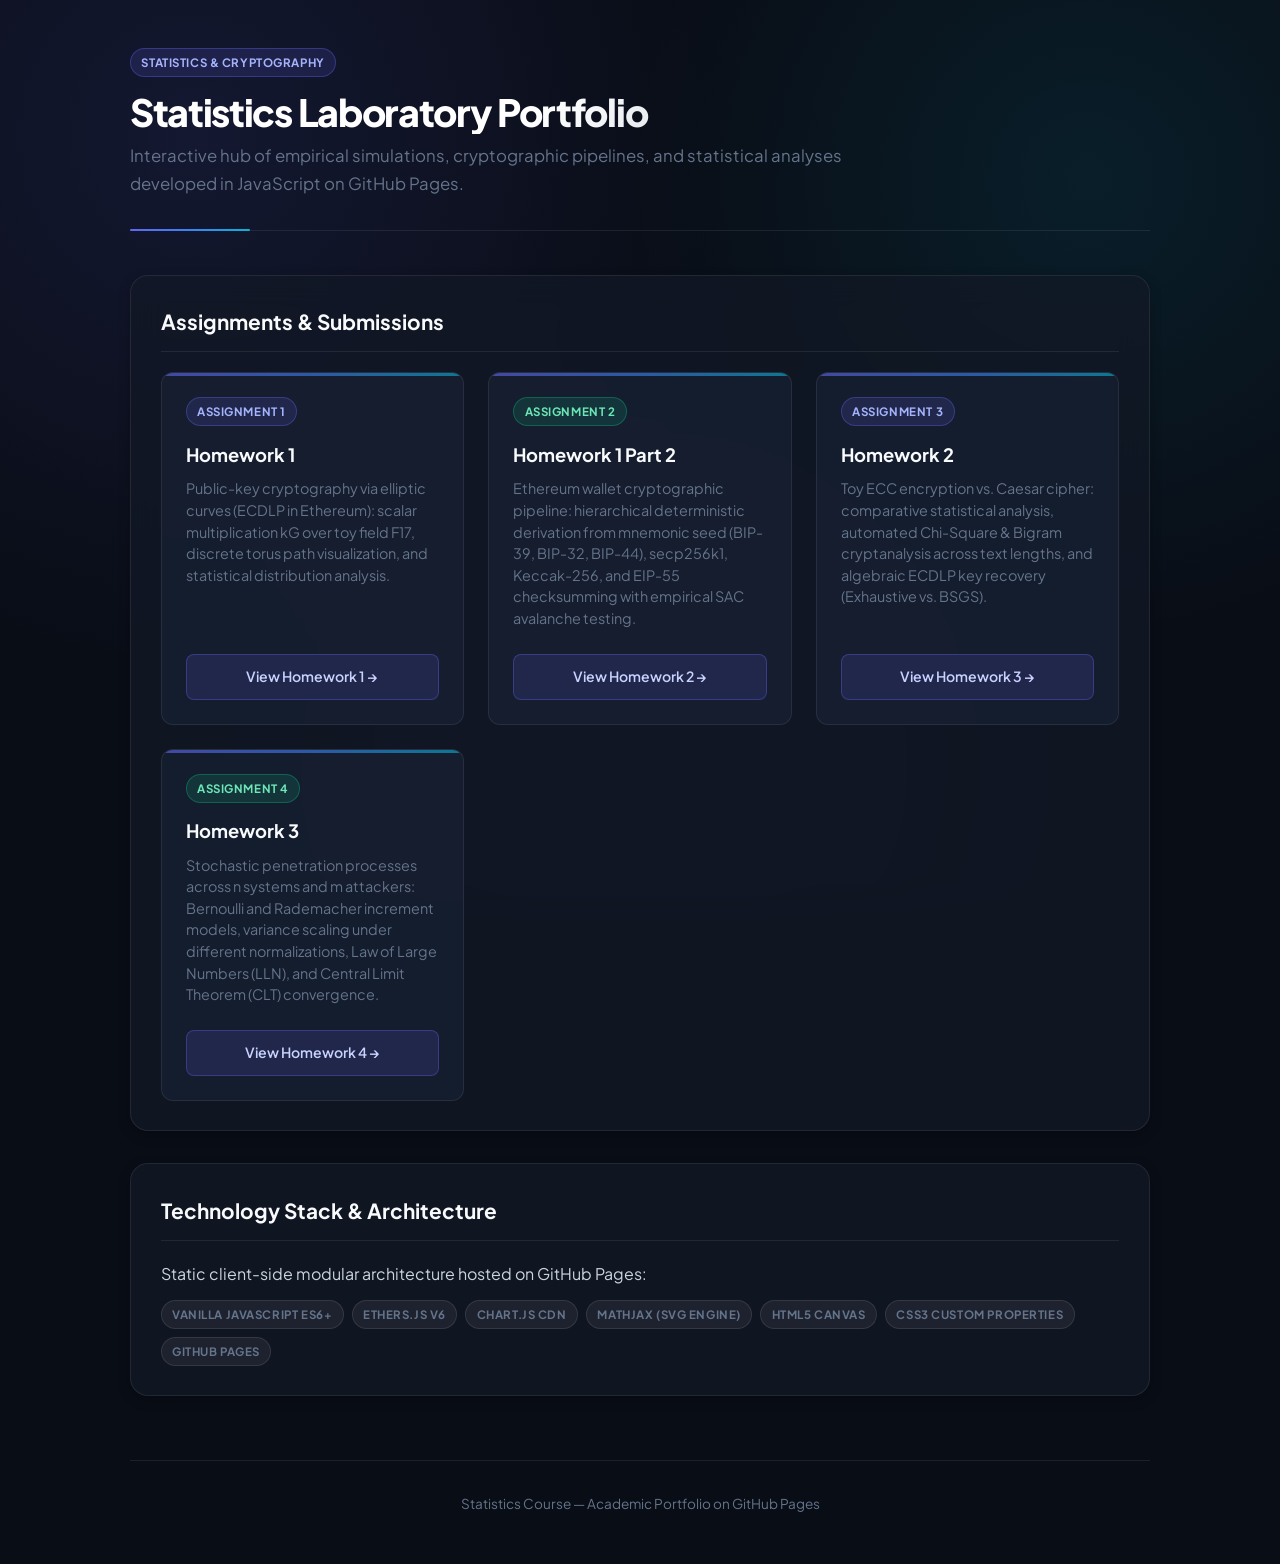
==== index.html @ e2320ecf "bozza hw3" ====
<!DOCTYPE html>
<html lang="en">
<head>
  <meta charset="UTF-8">
  <meta name="viewport" content="width=device-width, initial-scale=1.0">
  <title>Statistics Laboratory — Homework Portfolio</title>
  <link rel="stylesheet" href="style.css?v=3">
</head>
<body>
  <div class="container">
    <header>
      <span class="badge badge-primary">Statistics & Cryptography</span>
      <h1 style="margin-top: 0.75rem;">Statistics Laboratory Portfolio</h1>
      <p class="subtitle">Interactive hub of empirical simulations, cryptographic pipelines, and statistical analyses developed in JavaScript on GitHub Pages.</p>
    </header>

    <!-- Homework Section -->
    <section class="card">
      <h2>Assignments & Submissions</h2>
      <div class="hw-grid">
        
        <!-- HW1 Card -->
        <article class="hw-card">
          <div>
            <div class="hw-card-header">
              <span class="badge badge-primary">Assignment 1</span>
            </div>
            <h3>Homework 1</h3>
            <p>Public-key cryptography via elliptic curves (ECDLP in Ethereum): scalar multiplication kG over toy field F17, discrete torus path visualization, and statistical distribution analysis.</p>
          </div>
          <a href="./hw1/index.html" class="btn-link">View Homework 1 →</a>
        </article>

        <!-- HW1.2 Card -->
        <article class="hw-card">
          <div>
            <div class="hw-card-header">
              <span class="badge badge-success">Assignment 2</span>
            </div>
            <h3>Homework 1 Part 2</h3>
            <p>Ethereum wallet cryptographic pipeline: hierarchical deterministic derivation from mnemonic seed (BIP-39, BIP-32, BIP-44), secp256k1, Keccak-256, and EIP-55 checksumming with empirical SAC avalanche testing.</p>
          </div>
          <a href="./hw1.2/index.html" class="btn-link">View Homework 2 →</a>
        </article>

        <!-- HW2 Card -->
        <article class="hw-card">
          <div>
            <div class="hw-card-header">
              <span class="badge badge-primary">Assignment 3</span>
            </div>
            <h3>Homework 2</h3>
            <p>Toy ECC encryption vs. Caesar cipher: comparative statistical analysis, automated Chi-Square & Bigram cryptanalysis across text lengths, and algebraic ECDLP key recovery (Exhaustive vs. BSGS).</p>
          </div>
          <a href="./hw2/index.html" class="btn-link">View Homework 3 →</a>
        </article>

        <!-- HW3 Card -->
        <article class="hw-card">
          <div>
            <div class="hw-card-header">
              <span class="badge badge-success">Assignment 4</span>
            </div>
            <h3>Homework 3</h3>
            <p>Stochastic penetration processes across n systems and m attackers: Bernoulli and Rademacher increment models, variance scaling under different normalizations, Law of Large Numbers (LLN), and Central Limit Theorem (CLT) convergence.</p>
          </div>
          <a href="./hw3/index.html" class="btn-link">View Homework 4 →</a>
        </article>

      </div>
    </section>

    <!-- Technical Stack & Architecture -->
    <section class="card">
      <h2>Technology Stack & Architecture</h2>
      <p style="margin-bottom: 0.75rem;">
        Static client-side modular architecture hosted on GitHub Pages:
      </p>
      <div style="display: flex; gap: 0.5rem; flex-wrap: wrap;">
        <span class="badge">Vanilla JavaScript ES6+</span>
        <span class="badge">Ethers.js v6</span>
        <span class="badge">Chart.js CDN</span>
        <span class="badge">MathJax (SVG Engine)</span>
        <span class="badge">HTML5 Canvas</span>
        <span class="badge">CSS3 Custom Properties</span>
        <span class="badge">GitHub Pages</span>
      </div>
    </section>

    <footer>
      <p>Statistics Course — Academic Portfolio on GitHub Pages</p>
    </footer>
  </div>
</body>
</html>
---- style.css ----
/* ==========================================================================
   PORTFOLIO STATISTICA - GLOBAL STYLESHEET (style.css)
   Design: Modern Glassmorphic Dark UI con gradienti e micro-interazioni
   ========================================================================== */

@import url('https://fonts.googleapis.com/css2?family=Plus+Jakarta+Sans:wght@300;400;500;600;700;800&family=JetBrains+Mono:wght@400;500;600&display=swap');

:root {
  /* Sfondo & Superfici */
  --bg-main: #090d16;
  --bg-radial: radial-gradient(circle at 15% 15%, rgba(99, 102, 241, 0.12) 0%, transparent 40%),
               radial-gradient(circle at 85% 20%, rgba(6, 182, 212, 0.10) 0%, transparent 35%),
               radial-gradient(circle at 50% 85%, rgba(139, 92, 246, 0.08) 0%, transparent 45%);
  --card-bg: rgba(18, 24, 38, 0.75);
  --card-hover: rgba(24, 32, 52, 0.9);
  --card-elevated: rgba(26, 34, 54, 0.65);
  --border-subtle: rgba(255, 255, 255, 0.08);
  --border-accent: rgba(99, 102, 241, 0.4);

  /* Tipografia */
  --font-sans: 'Plus Jakarta Sans', system-ui, -apple-system, sans-serif;
  --font-mono: 'JetBrains Mono', monospace;
  --text-main: #f8fafc;
  --text-secondary: #cbd5e1;
  --text-muted: #64748b;

  /* Accenti & Gradienti */
  --accent-indigo: #6366f1;
  --accent-cyan: #06b6d4;
  --accent-emerald: #10b981;
  --grad-primary: linear-gradient(135deg, #6366f1 0%, #3b82f6 50%, #06b6d4 100%);
  --grad-text: linear-gradient(135deg, #ffffff 40%, #94a3b8 100%);

  /* Ombre & Raggi */
  --shadow-sm: 0 4px 12px rgba(0, 0, 0, 0.25);
  --shadow-md: 0 10px 30px -6px rgba(0, 0, 0, 0.45);
  --shadow-glow: 0 8px 24px -4px rgba(99, 102, 241, 0.35);
  --radius-sm: 8px;
  --radius-md: 12px;
  --radius-lg: 18px;
  --transition: all 0.25s cubic-bezier(0.16, 1, 0.3, 1);
}

/* Reset Base */
*, *::before, *::after {
  box-sizing: border-box;
  margin: 0;
  padding: 0;
}

body {
  font-family: var(--font-sans);
  background-color: var(--bg-main);
  background-image: var(--bg-radial);
  background-attachment: fixed;
  color: var(--text-secondary);
  line-height: 1.65;
  padding: 3rem 1.25rem;
  min-height: 100vh;
  -webkit-font-smoothing: antialiased;
}

.container {
  max-width: 1020px;
  margin: 0 auto;
}

/* Header */
header {
  margin-bottom: 2.75rem;
  padding-bottom: 2rem;
  position: relative;
  border-bottom: 1px solid var(--border-subtle);
}

header::after {
  content: '';
  position: absolute;
  bottom: -1px;
  left: 0;
  width: 120px;
  height: 2px;
  background: var(--grad-primary);
  border-radius: 999px;
}

h1 {
  font-size: 2.35rem;
  font-weight: 800;
  color: var(--text-main);
  letter-spacing: -0.035em;
  line-height: 1.2;
  margin-bottom: 0.5rem;
  background: var(--grad-text);
  -webkit-background-clip: text;
  -webkit-text-fill-color: transparent;
}

.subtitle {
  color: var(--text-muted);
  font-size: 1.05rem;
  font-weight: 400;
  max-width: 780px;
}

/* Card Generali & Glassmorphism */
.card {
  background: var(--card-bg);
  backdrop-filter: blur(16px);
  -webkit-backdrop-filter: blur(16px);
  border: 1px solid var(--border-subtle);
  border-radius: var(--radius-lg);
  padding: 1.85rem;
  margin-bottom: 2rem;
  box-shadow: var(--shadow-sm);
  transition: var(--transition);
}

.card:hover {
  border-color: var(--border-accent);
  box-shadow: var(--shadow-md), 0 0 24px -6px rgba(99, 102, 241, 0.2);
}

.card h2 {
  font-size: 1.3rem;
  font-weight: 700;
  color: var(--text-main);
  margin-bottom: 1.25rem;
  padding-bottom: 0.75rem;
  border-bottom: 1px solid var(--border-subtle);
  display: flex;
  align-items: center;
  gap: 0.5rem;
}

/* Griglia Sezioni / Assignments */
.hw-grid {
  display: grid;
  grid-template-columns: repeat(auto-fit, minmax(290px, 1fr));
  gap: 1.5rem;
  margin-top: 1.25rem;
}

.hw-card {
  background: var(--card-elevated);
  border: 1px solid var(--border-subtle);
  border-radius: var(--radius-md);
  padding: 1.5rem;
  display: flex;
  flex-direction: column;
  justify-content: space-between;
  transition: var(--transition);
  position: relative;
  overflow: hidden;
}

.hw-card::before {
  content: '';
  position: absolute;
  top: 0;
  left: 0;
  right: 0;
  height: 3px;
  background: var(--grad-primary);
  opacity: 0.6;
  transition: var(--transition);
}

.hw-card:hover {
  transform: translateY(-4px);
  border-color: var(--border-accent);
  box-shadow: var(--shadow-md);
}

.hw-card:hover::before {
  opacity: 1;
}

.hw-card-header {
  display: flex;
  align-items: center;
  justify-content: space-between;
  margin-bottom: 0.85rem;
}

.hw-card h3 {
  color: var(--text-main);
  font-size: 1.15rem;
  font-weight: 700;
  margin-bottom: 0.5rem;
}

.hw-card p {
  color: var(--text-muted);
  font-size: 0.9rem;
  line-height: 1.5;
  margin-bottom: 1.5rem;
}

/* Badge */
.badge {
  display: inline-flex;
  align-items: center;
  padding: 0.25rem 0.65rem;
  font-size: 0.72rem;
  font-weight: 700;
  border-radius: 999px;
  text-transform: uppercase;
  letter-spacing: 0.05em;
  background: rgba(255, 255, 255, 0.06);
  border: 1px solid rgba(255, 255, 255, 0.1);
  color: var(--text-muted);
}

.badge-primary {
  background: rgba(99, 102, 241, 0.15);
  border-color: rgba(99, 102, 241, 0.35);
  color: #a5b4fc;
}

.badge-success {
  background: rgba(16, 185, 129, 0.15);
  border-color: rgba(16, 185, 129, 0.35);
  color: #6ee7b7;
}

/* Link e Bottoni */
.btn-link {
  display: inline-flex;
  align-items: center;
  justify-content: center;
  gap: 0.5rem;
  text-decoration: none;
  font-size: 0.88rem;
  font-weight: 600;
  padding: 0.65rem 1.15rem;
  border-radius: var(--radius-sm);
  background: rgba(99, 102, 241, 0.15);
  border: 1px solid rgba(99, 102, 241, 0.35);
  color: #c7d2fe;
  transition: var(--transition);
}

.btn-link:hover {
  background: var(--grad-primary);
  border-color: transparent;
  color: #ffffff;
  box-shadow: var(--shadow-glow);
  transform: translateY(-2px);
}

.back-link {
  display: inline-flex;
  align-items: center;
  gap: 0.5rem;
  color: #818cf8;
  text-decoration: none;
  font-size: 0.88rem;
  font-weight: 600;
  margin-bottom: 1.25rem;
  padding: 0.35rem 0.85rem;
  background: rgba(99, 102, 241, 0.08);
  border: 1px solid rgba(99, 102, 241, 0.2);
  border-radius: 999px;
  transition: var(--transition);
  width: fit-content;
}

.back-link:hover {
  color: #ffffff;
  background: rgba(99, 102, 241, 0.25);
  border-color: rgba(99, 102, 241, 0.5);
  transform: translateX(-3px);
}

/* Input, Bottoni e Controlli (per hw1 e hw2) */
.control-grid {
  display: grid;
  grid-template-columns: repeat(auto-fit, minmax(220px, 1fr));
  gap: 1.25rem;
  margin: 1.25rem 0;
}

.input-group {
  display: flex;
  flex-direction: column;
  gap: 0.5rem;
}

label {
  font-size: 0.78rem;
  font-weight: 700;
  color: #94a3b8;
  text-transform: uppercase;
  letter-spacing: 0.07em;
}

input[type="text"],
input[type="number"],
select,
textarea {
  background: rgba(13, 17, 26, 0.7);
  border: 1px solid rgba(255, 255, 255, 0.1);
  border-radius: var(--radius-md);
  color: var(--text-main);
  padding: 0.75rem 1rem;
  font-size: 0.95rem;
  font-family: inherit;
  transition: var(--transition);
}

input:focus, select:focus, textarea:focus {
  outline: none;
  border-color: #818cf8;
  background: rgba(18, 24, 38, 0.95);
  box-shadow: 0 0 0 3px rgba(99, 102, 241, 0.25);
}

textarea {
  width: 100%;
  min-height: 120px;
  resize: vertical;
  line-height: 1.6;
  font-family: var(--font-mono);
  font-size: 0.9rem;
}

.btn-row {
  display: flex;
  gap: 0.85rem;
  flex-wrap: wrap;
  margin-top: 1.4rem;
}

button {
  background: var(--grad-primary);
  color: #ffffff;
  border: none;
  border-radius: var(--radius-md);
  padding: 0.75rem 1.45rem;
  font-size: 0.92rem;
  font-weight: 600;
  cursor: pointer;
  display: inline-flex;
  align-items: center;
  justify-content: center;
  gap: 0.55rem;
  box-shadow: var(--shadow-glow);
  transition: var(--transition);
}

button:hover {
  transform: translateY(-2px);
  filter: brightness(1.1);
}

button.secondary {
  background: rgba(255, 255, 255, 0.05);
  color: var(--text-main);
  border: 1px solid var(--border-subtle);
  box-shadow: none;
}

button.secondary:hover {
  background: rgba(255, 255, 255, 0.1);
  border-color: rgba(255, 255, 255, 0.2);
}

/* Statistiche & Grafici (per hw1 e hw2) */
.stats-grid {
  display: grid;
  grid-template-columns: repeat(auto-fit, minmax(200px, 1fr));
  gap: 1.15rem;
  margin-top: 1.5rem;
}

.stat-item {
  background: var(--card-elevated);
  border: 1px solid var(--border-subtle);
  border-radius: var(--radius-md);
  padding: 1.25rem 1rem;
  text-align: center;
  position: relative;
  overflow: hidden;
  transition: var(--transition);
}

.stat-item::before {
  content: '';
  position: absolute;
  top: 0;
  left: 0;
  right: 0;
  height: 2px;
  background: var(--grad-primary);
  opacity: 0.7;
}

.stat-label {
  font-size: 0.72rem;
  font-weight: 700;
  color: var(--text-muted);
  text-transform: uppercase;
  letter-spacing: 0.08em;
}

.stat-value {
  font-size: 1.6rem;
  font-weight: 800;
  color: #ffffff;
  font-family: var(--font-mono);
  margin-top: 0.35rem;
}

.chart-wrapper {
  position: relative;
  width: 100%;
  min-height: 380px;
  max-height: 480px;
  margin-top: 1.5rem;
  padding: 1rem;
  background: rgba(10, 14, 23, 0.6);
  border-radius: var(--radius-md);
  border: 1px solid var(--border-subtle);
}

.table-container {
  width: 100%;
  overflow-x: auto;
  max-height: 440px;
  margin-top: 1.25rem;
  border: 1px solid var(--border-subtle);
  border-radius: var(--radius-md);
}

table {
  width: 100%;
  border-collapse: collapse;
  font-size: 0.88rem;
}

th, td {
  padding: 0.85rem 1.15rem;
  border-bottom: 1px solid var(--border-subtle);
  text-align: left;
}

th {
  background: rgba(22, 28, 45, 0.95);
  color: #f1f5f9;
  font-weight: 700;
  position: sticky;
  top: 0;
  z-index: 2;
}

td {
  font-family: var(--font-mono);
  font-size: 0.85rem;
}

tr:hover td {
  background: rgba(99, 102, 241, 0.08);
}

/* Footer */
footer {
  text-align: center;
  color: var(--text-muted);
  font-size: 0.85rem;
  margin-top: 4rem;
  padding-top: 2rem;
  border-top: 1px solid var(--border-subtle);
}

@media (max-width: 768px) {
  body { padding: 1.5rem 0.85rem; }
  h1 { font-size: 1.85rem; }
  .card { padding: 1.25rem; }
  .stats-grid, .hw-grid { grid-template-columns: 1fr; }
}
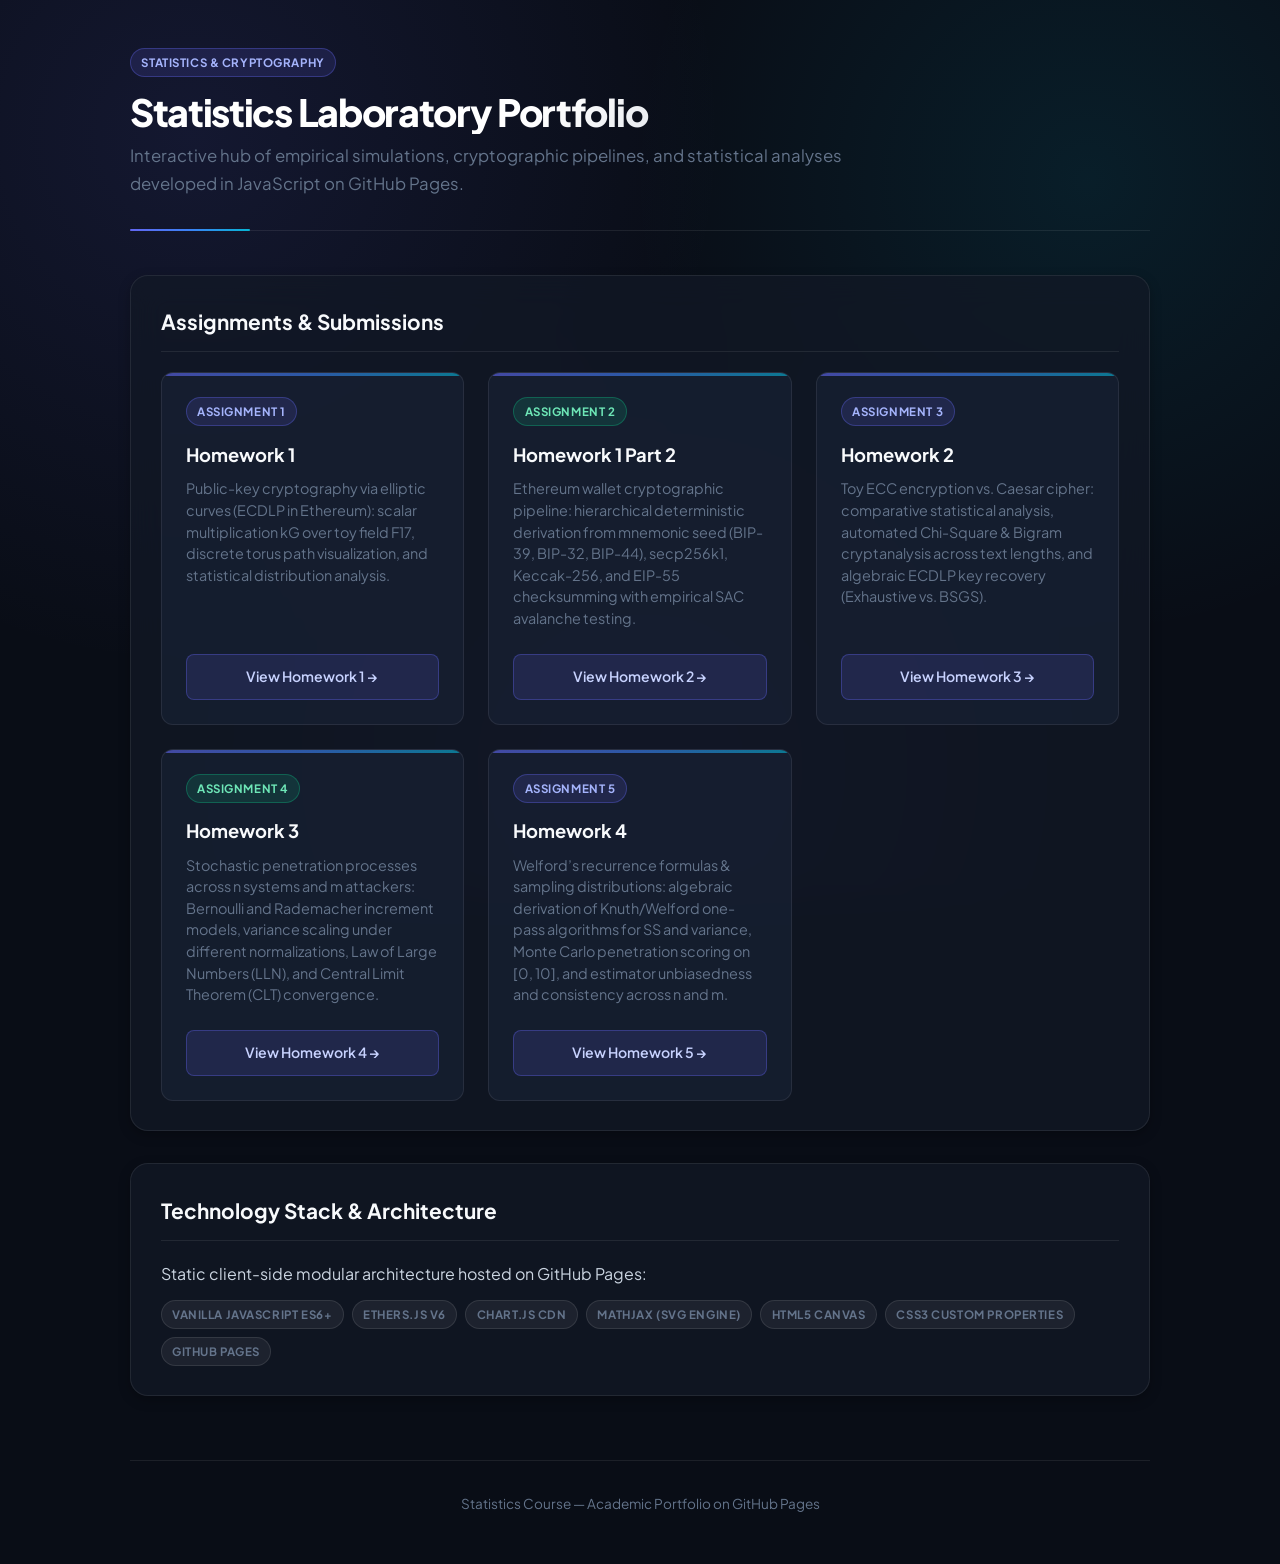
==== commit 4c3dc769: "aggiunta homework 4" ====
--- a/index.html
+++ b/index.html
@@ -67,6 +67,18 @@
           <a href="./hw3/index.html" class="btn-link">View Homework 4 →</a>
         </article>
 
+        <!-- HW4 Card -->
+        <article class="hw-card">
+          <div>
+            <div class="hw-card-header">
+              <span class="badge badge-primary">Assignment 5</span>
+            </div>
+            <h3>Homework 4</h3>
+            <p>Welford’s recurrence formulas & sampling distributions: algebraic derivation of Knuth/Welford one-pass algorithms for SS and variance, Monte Carlo penetration scoring on [0, 10], and estimator unbiasedness and consistency across n and m.</p>
+          </div>
+          <a href="./hw4/index.html" class="btn-link">View Homework 5 →</a>
+        </article>
+
       </div>
     </section>
 
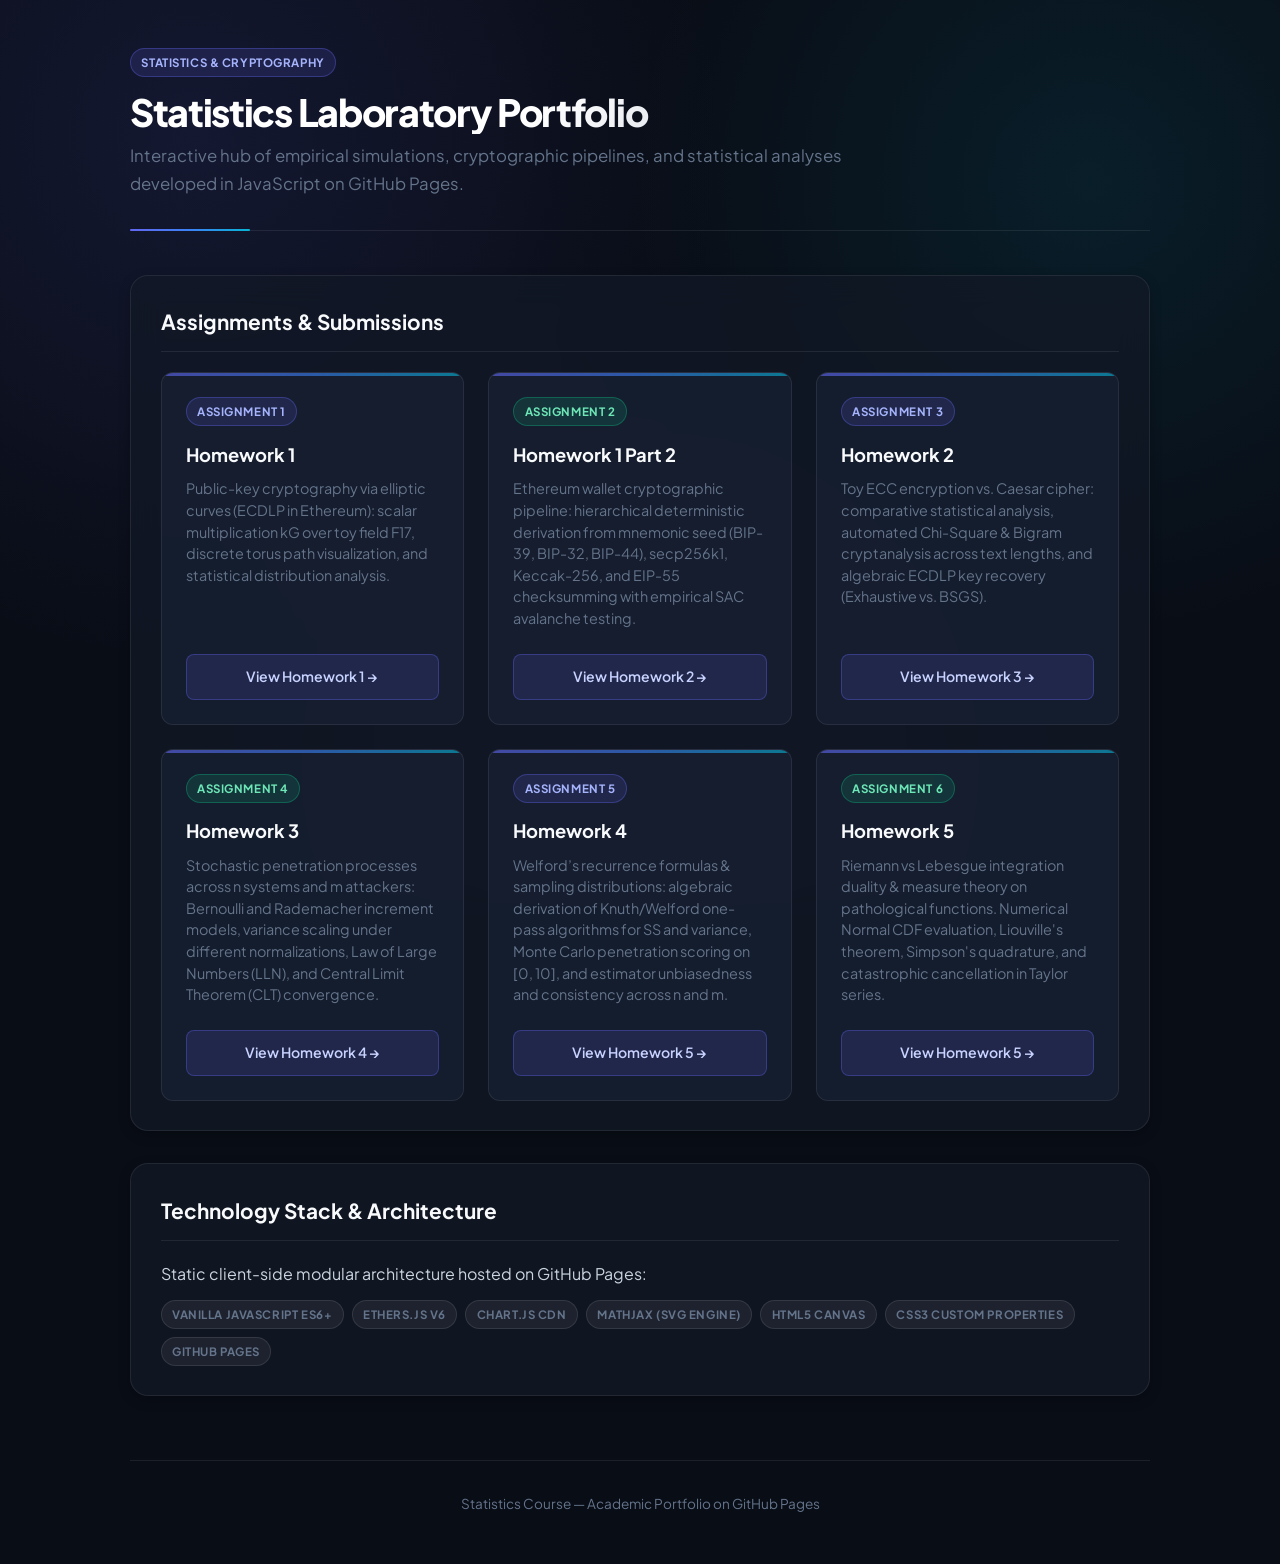
==== commit 9e69f746: "hw5" ====
--- a/index.html
+++ b/index.html
@@ -79,6 +79,18 @@
           <a href="./hw4/index.html" class="btn-link">View Homework 5 →</a>
         </article>
 
+        <!-- HW5 Card -->
+        <article class="hw-card">
+          <div>
+            <div class="hw-card-header">
+              <span class="badge badge-success">Assignment 6</span>
+            </div>
+            <h3>Homework 5</h3>
+            <p>Riemann vs Lebesgue integration duality & measure theory on pathological functions. Numerical Normal CDF evaluation, Liouville's theorem, Simpson's quadrature, and catastrophic cancellation in Taylor series.</p>
+          </div>
+          <a href="./hw5/index.html" class="btn-link">View Homework 5 →</a>
+        </article>
+
       </div>
     </section>
 
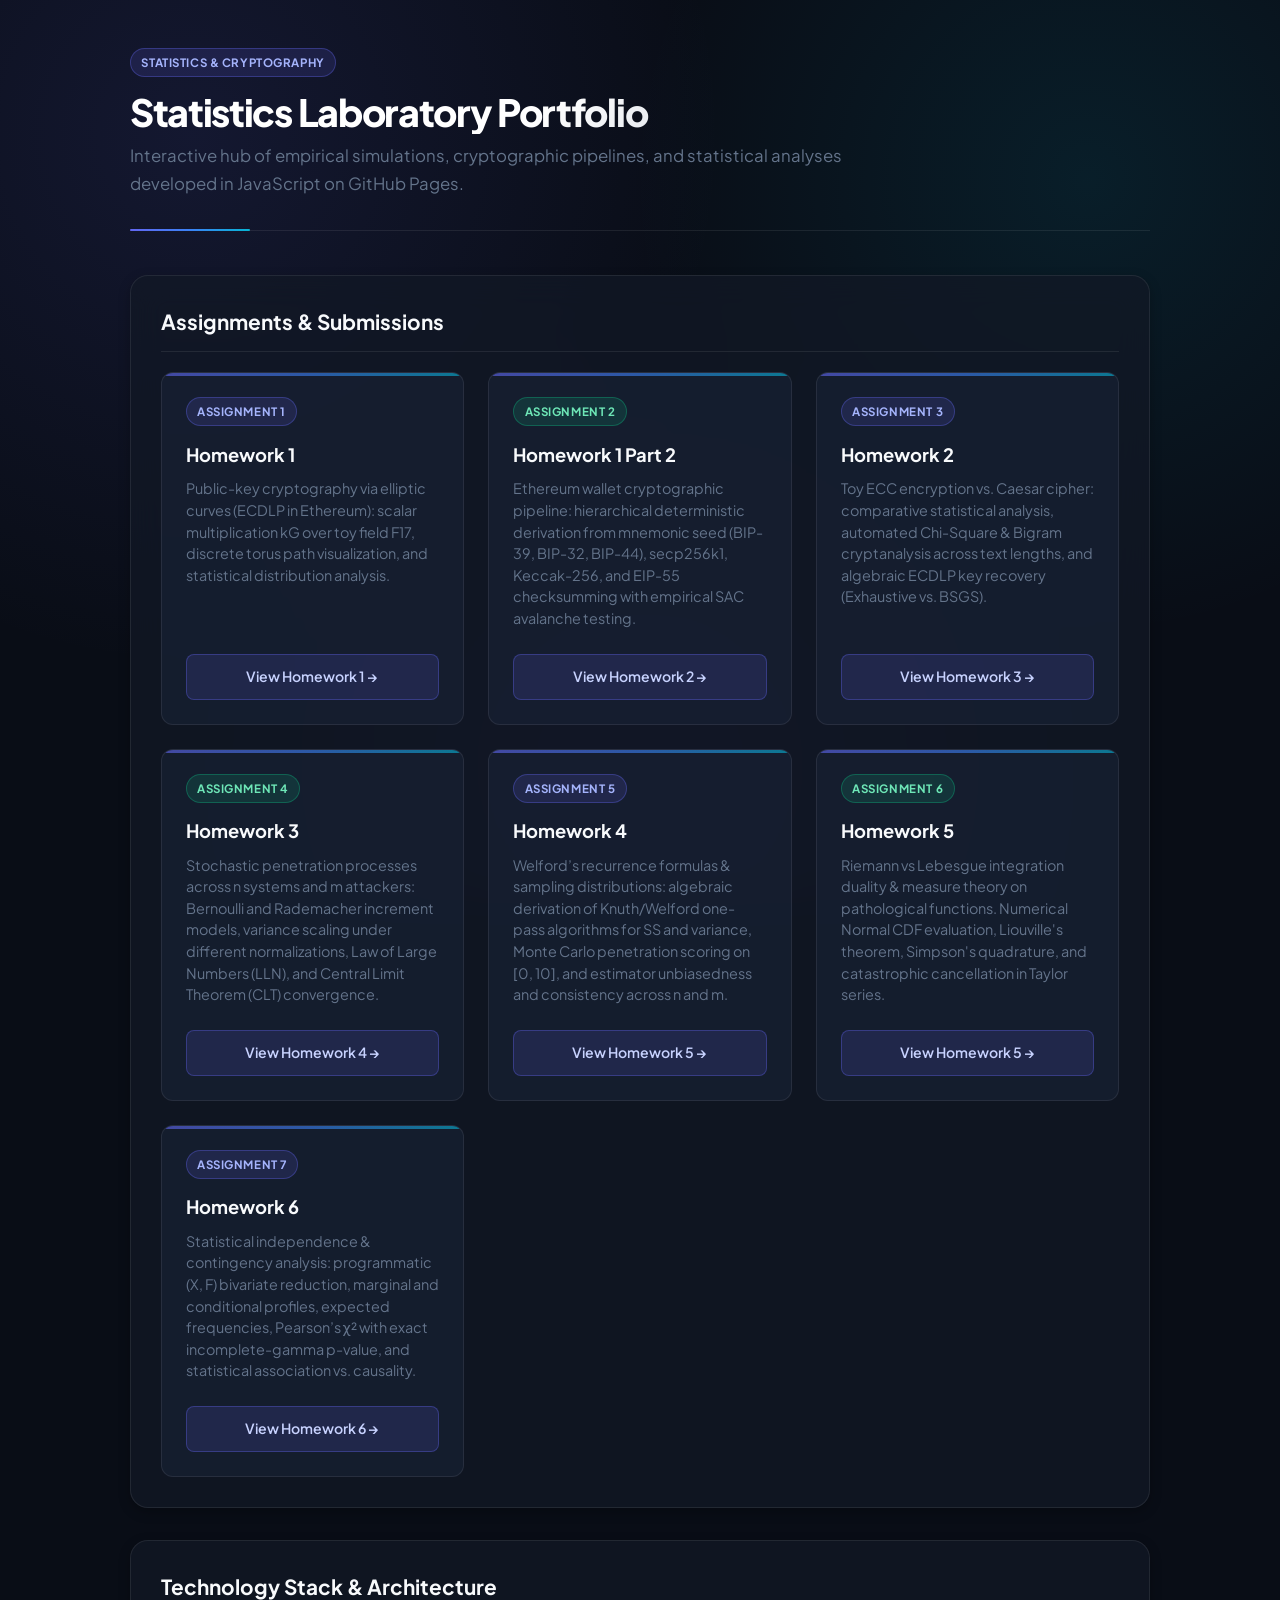
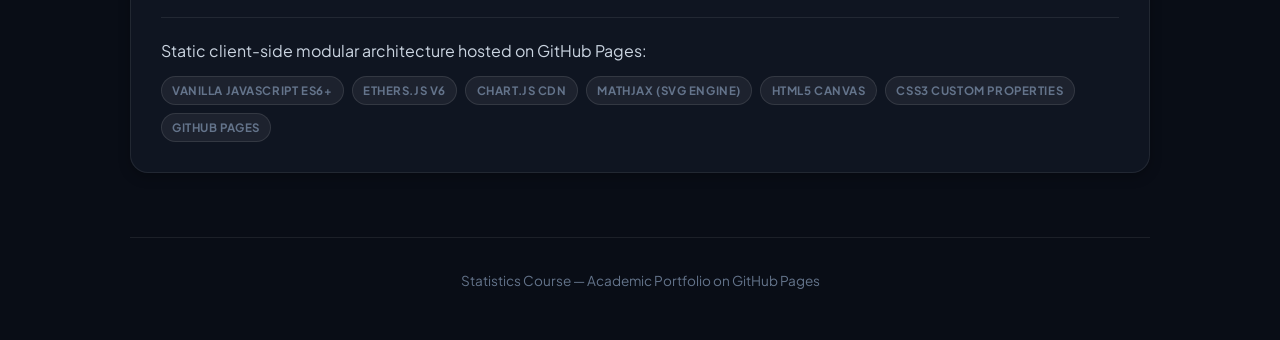
==== commit 6c532e37: "hw6" ====
--- a/index.html
+++ b/index.html
@@ -9,14 +9,14 @@
 <body>
   <div class="container">
     <header>
-      <span class="badge badge-primary">Statistics & Cryptography</span>
+      <span class="badge badge-primary">Statistics &amp; Cryptography</span>
       <h1 style="margin-top: 0.75rem;">Statistics Laboratory Portfolio</h1>
       <p class="subtitle">Interactive hub of empirical simulations, cryptographic pipelines, and statistical analyses developed in JavaScript on GitHub Pages.</p>
     </header>
 
     <!-- Homework Section -->
     <section class="card">
-      <h2>Assignments & Submissions</h2>
+      <h2>Assignments &amp; Submissions</h2>
       <div class="hw-grid">
         
         <!-- HW1 Card -->
@@ -50,7 +50,7 @@
               <span class="badge badge-primary">Assignment 3</span>
             </div>
             <h3>Homework 2</h3>
-            <p>Toy ECC encryption vs. Caesar cipher: comparative statistical analysis, automated Chi-Square & Bigram cryptanalysis across text lengths, and algebraic ECDLP key recovery (Exhaustive vs. BSGS).</p>
+            <p>Toy ECC encryption vs. Caesar cipher: comparative statistical analysis, automated Chi-Square &amp; Bigram cryptanalysis across text lengths, and algebraic ECDLP key recovery (Exhaustive vs. BSGS).</p>
           </div>
           <a href="./hw2/index.html" class="btn-link">View Homework 3 →</a>
         </article>
@@ -74,7 +74,7 @@
               <span class="badge badge-primary">Assignment 5</span>
             </div>
             <h3>Homework 4</h3>
-            <p>Welford’s recurrence formulas & sampling distributions: algebraic derivation of Knuth/Welford one-pass algorithms for SS and variance, Monte Carlo penetration scoring on [0, 10], and estimator unbiasedness and consistency across n and m.</p>
+            <p>Welford’s recurrence formulas &amp; sampling distributions: algebraic derivation of Knuth/Welford one-pass algorithms for SS and variance, Monte Carlo penetration scoring on [0, 10], and estimator unbiasedness and consistency across n and m.</p>
           </div>
           <a href="./hw4/index.html" class="btn-link">View Homework 5 →</a>
         </article>
@@ -86,9 +86,21 @@
               <span class="badge badge-success">Assignment 6</span>
             </div>
             <h3>Homework 5</h3>
-            <p>Riemann vs Lebesgue integration duality & measure theory on pathological functions. Numerical Normal CDF evaluation, Liouville's theorem, Simpson's quadrature, and catastrophic cancellation in Taylor series.</p>
+            <p>Riemann vs Lebesgue integration duality &amp; measure theory on pathological functions. Numerical Normal CDF evaluation, Liouville's theorem, Simpson's quadrature, and catastrophic cancellation in Taylor series.</p>
           </div>
           <a href="./hw5/index.html" class="btn-link">View Homework 5 →</a>
+        </article>
+
+        <!-- HW6 Card -->
+        <article class="hw-card">
+          <div>
+            <div class="hw-card-header">
+              <span class="badge badge-primary">Assignment 7</span>
+            </div>
+            <h3>Homework 6</h3>
+            <p>Statistical independence &amp; contingency analysis: programmatic (X, F) bivariate reduction, marginal and conditional profiles, expected frequencies, Pearson’s &chi;&sup2; with exact incomplete-gamma p-value, and statistical association vs. causality.</p>
+          </div>
+          <a href="./hw6/index.html" class="btn-link">View Homework 6 →</a>
         </article>
 
       </div>
@@ -96,7 +108,7 @@
 
     <!-- Technical Stack & Architecture -->
     <section class="card">
-      <h2>Technology Stack & Architecture</h2>
+      <h2>Technology Stack &amp; Architecture</h2>
       <p style="margin-bottom: 0.75rem;">
         Static client-side modular architecture hosted on GitHub Pages:
       </p>
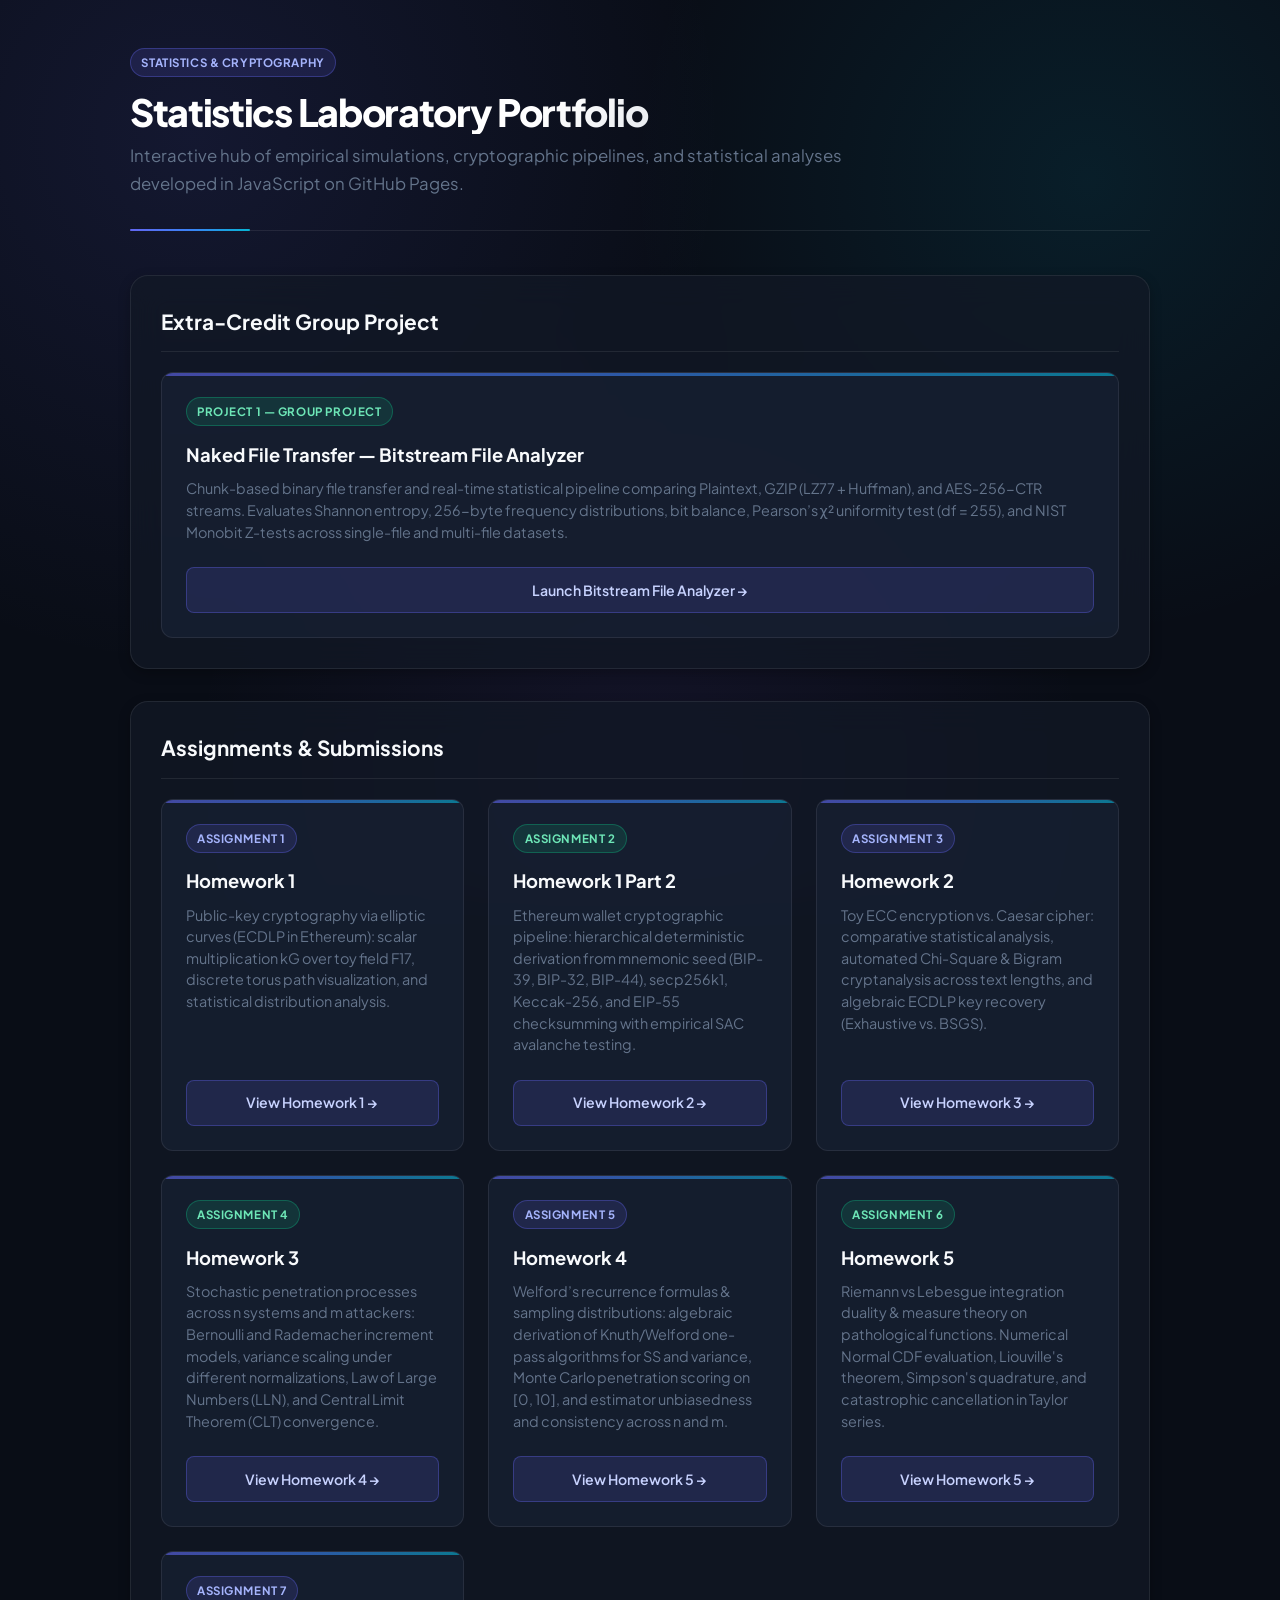
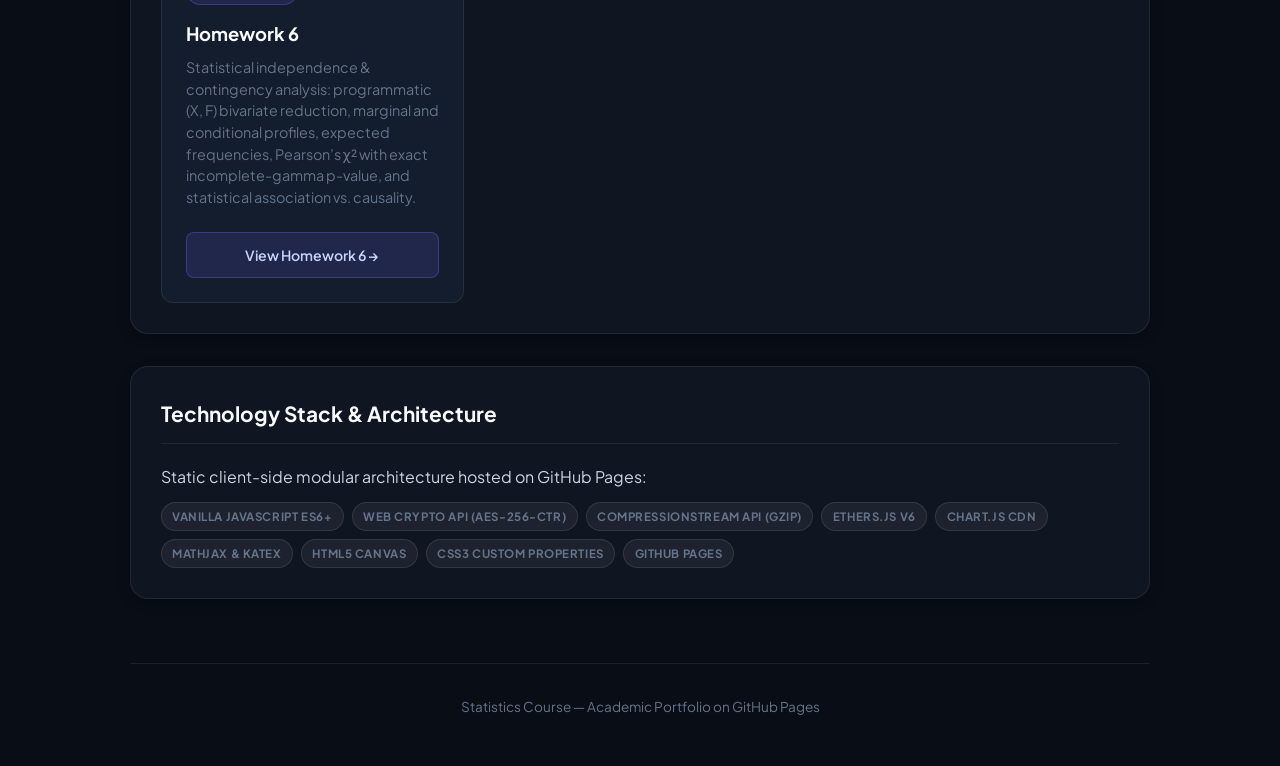
==== commit e64bc07b: "aggiunta progetto di gruppo" ====
--- a/index.html
+++ b/index.html
@@ -13,6 +13,23 @@
       <h1 style="margin-top: 0.75rem;">Statistics Laboratory Portfolio</h1>
       <p class="subtitle">Interactive hub of empirical simulations, cryptographic pipelines, and statistical analyses developed in JavaScript on GitHub Pages.</p>
     </header>
+
+    <!-- Extra-Credit Group Project Section -->
+    <section class="card">
+      <h2>Extra-Credit Group Project</h2>
+      <div class="hw-grid">
+        <article class="hw-card" style="grid-column: 1 / -1;">
+          <div>
+            <div class="hw-card-header">
+              <span class="badge badge-success">Project 1 — Group Project</span>
+            </div>
+            <h3>Naked File Transfer — Bitstream File Analyzer</h3>
+            <p>Chunk-based binary file transfer and real-time statistical pipeline comparing Plaintext, GZIP (LZ77 + Huffman), and AES-256-CTR streams. Evaluates Shannon entropy, 256-byte frequency distributions, bit balance, Pearson’s &chi;&sup2; uniformity test (df = 255), and NIST Monobit Z-tests across single-file and multi-file datasets.</p>
+          </div>
+          <a href="./frontend/index.html" class="btn-link">Launch Bitstream File Analyzer →</a>
+        </article>
+      </div>
+    </section>
 
     <!-- Homework Section -->
     <section class="card">
@@ -114,9 +131,11 @@
       </p>
       <div style="display: flex; gap: 0.5rem; flex-wrap: wrap;">
         <span class="badge">Vanilla JavaScript ES6+</span>
+        <span class="badge">Web Crypto API (AES-256-CTR)</span>
+        <span class="badge">CompressionStream API (GZIP)</span>
         <span class="badge">Ethers.js v6</span>
         <span class="badge">Chart.js CDN</span>
-        <span class="badge">MathJax (SVG Engine)</span>
+        <span class="badge">MathJax &amp; KaTeX</span>
         <span class="badge">HTML5 Canvas</span>
         <span class="badge">CSS3 Custom Properties</span>
         <span class="badge">GitHub Pages</span>
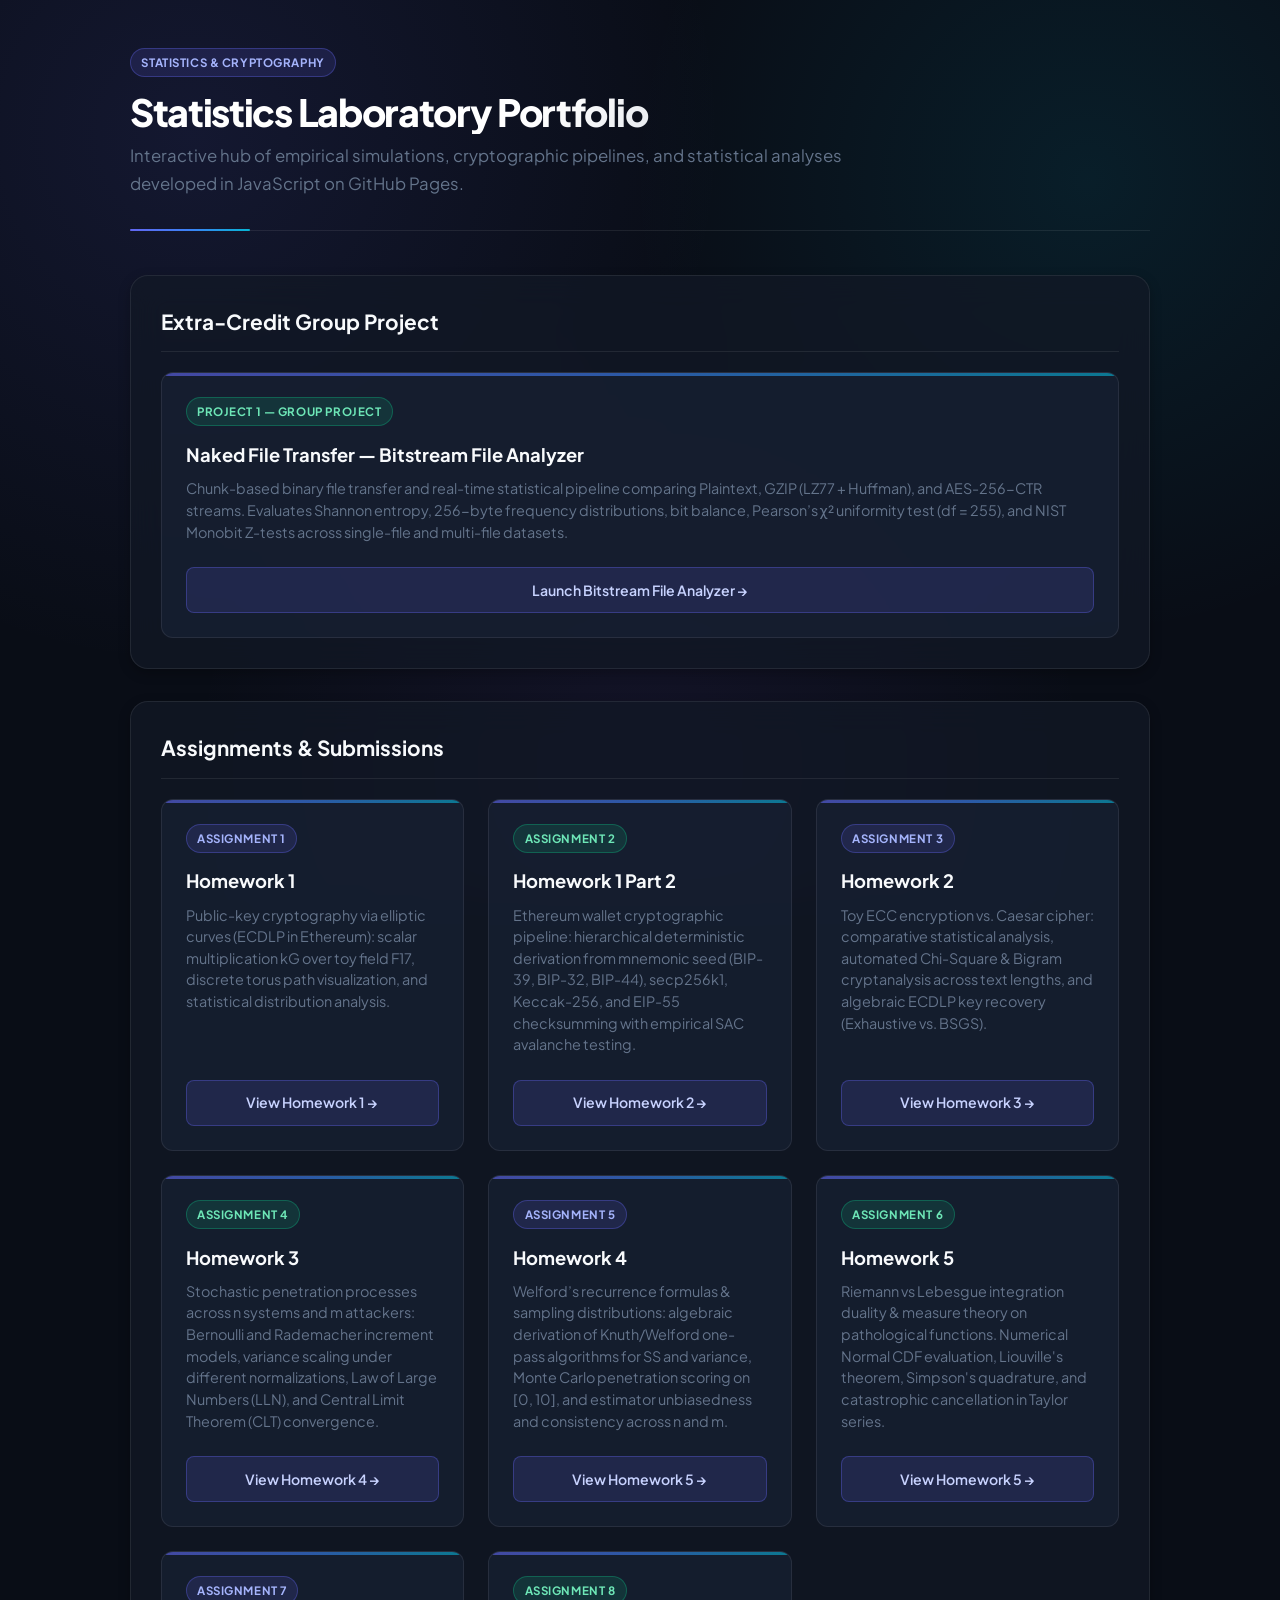
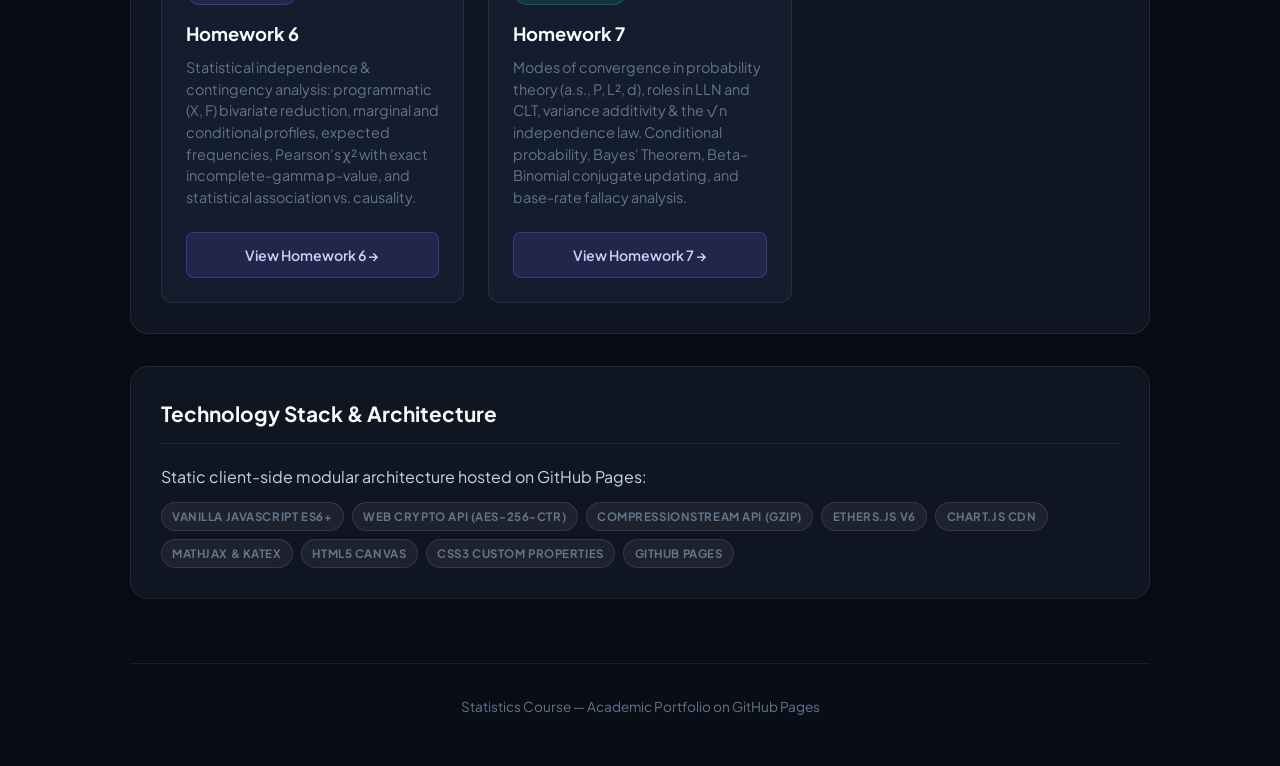
==== commit 547d0a1a: "hw7" ====
--- a/index.html
+++ b/index.html
@@ -120,6 +120,18 @@
           <a href="./hw6/index.html" class="btn-link">View Homework 6 →</a>
         </article>
 
+        <!-- HW7 Card -->
+        <article class="hw-card">
+          <div>
+            <div class="hw-card-header">
+              <span class="badge badge-success">Assignment 8</span>
+            </div>
+            <h3>Homework 7</h3>
+            <p>Modes of convergence in probability theory (a.s., P, L&sup2;, d), roles in LLN and CLT, variance additivity &amp; the &radic;n independence law. Conditional probability, Bayes' Theorem, Beta–Binomial conjugate updating, and base-rate fallacy analysis.</p>
+          </div>
+          <a href="./hw7/index.html" class="btn-link">View Homework 7 →</a>
+        </article>
+
       </div>
     </section>
 
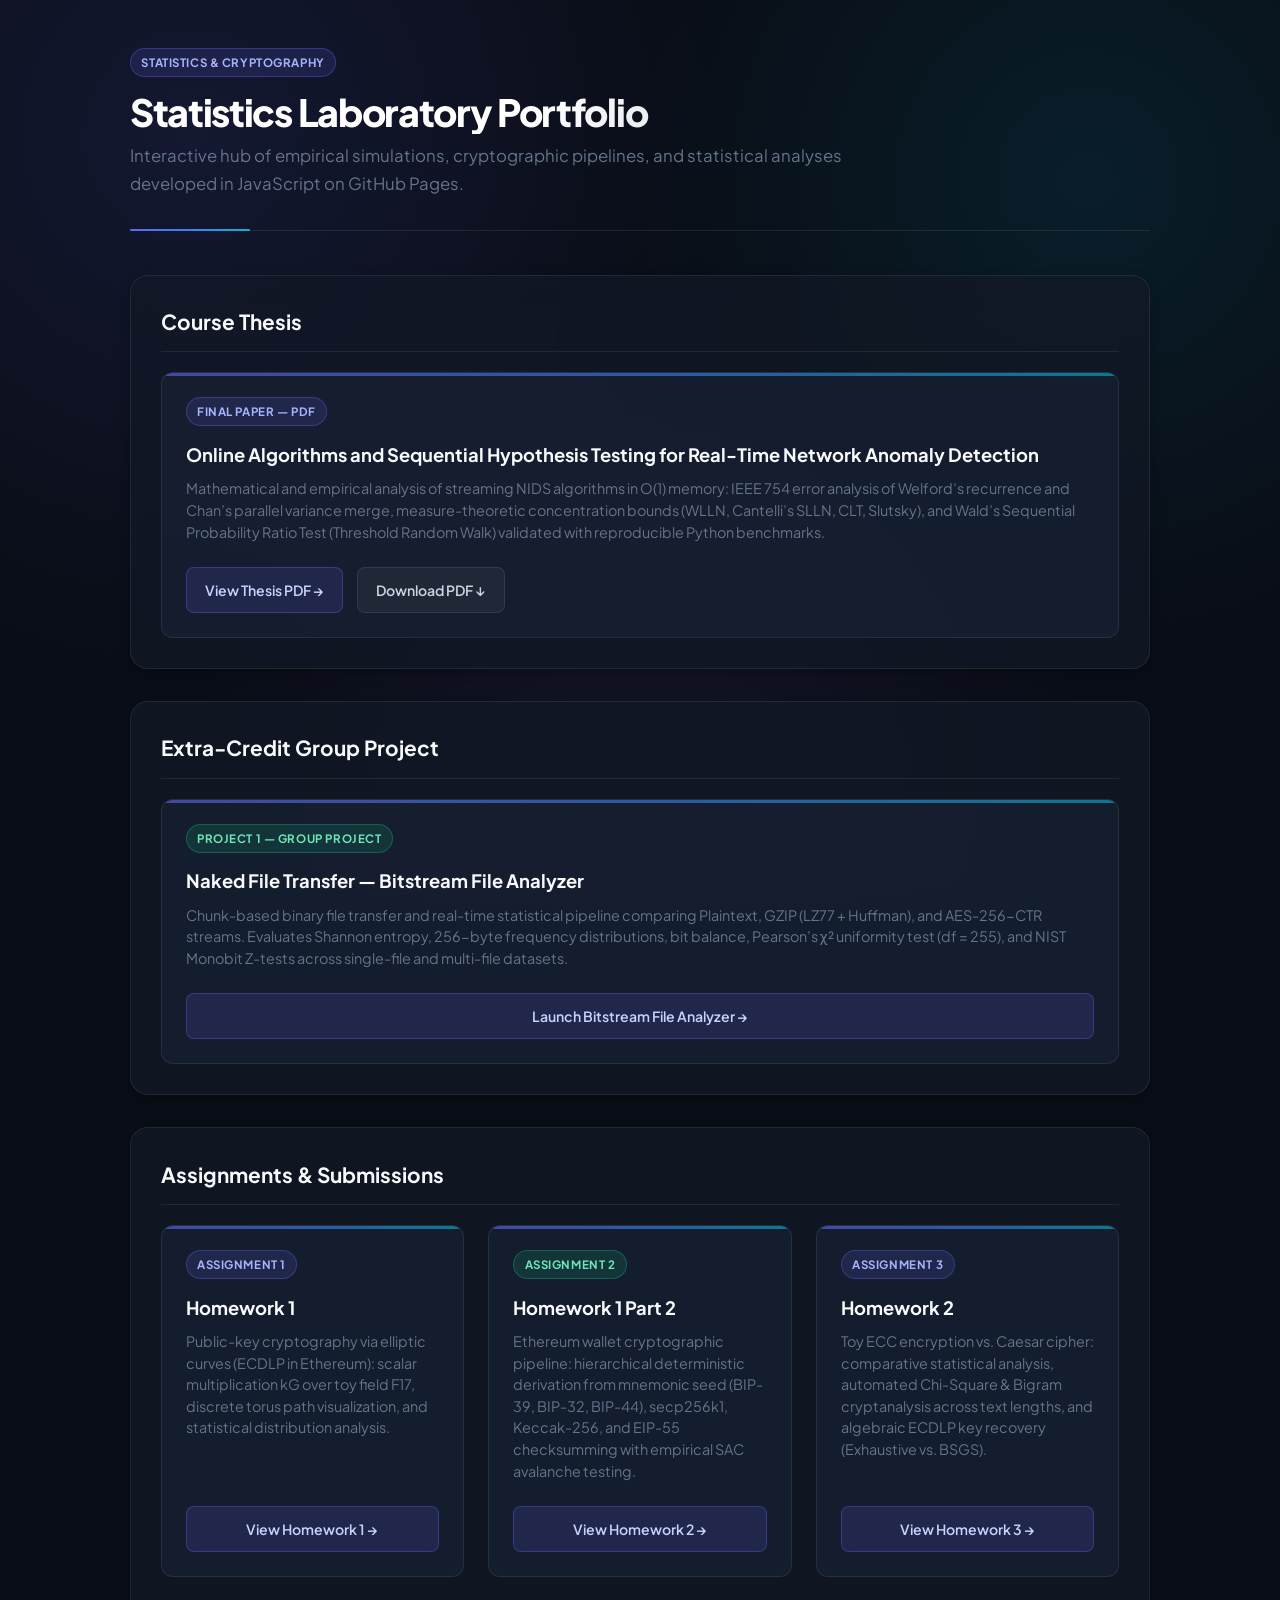
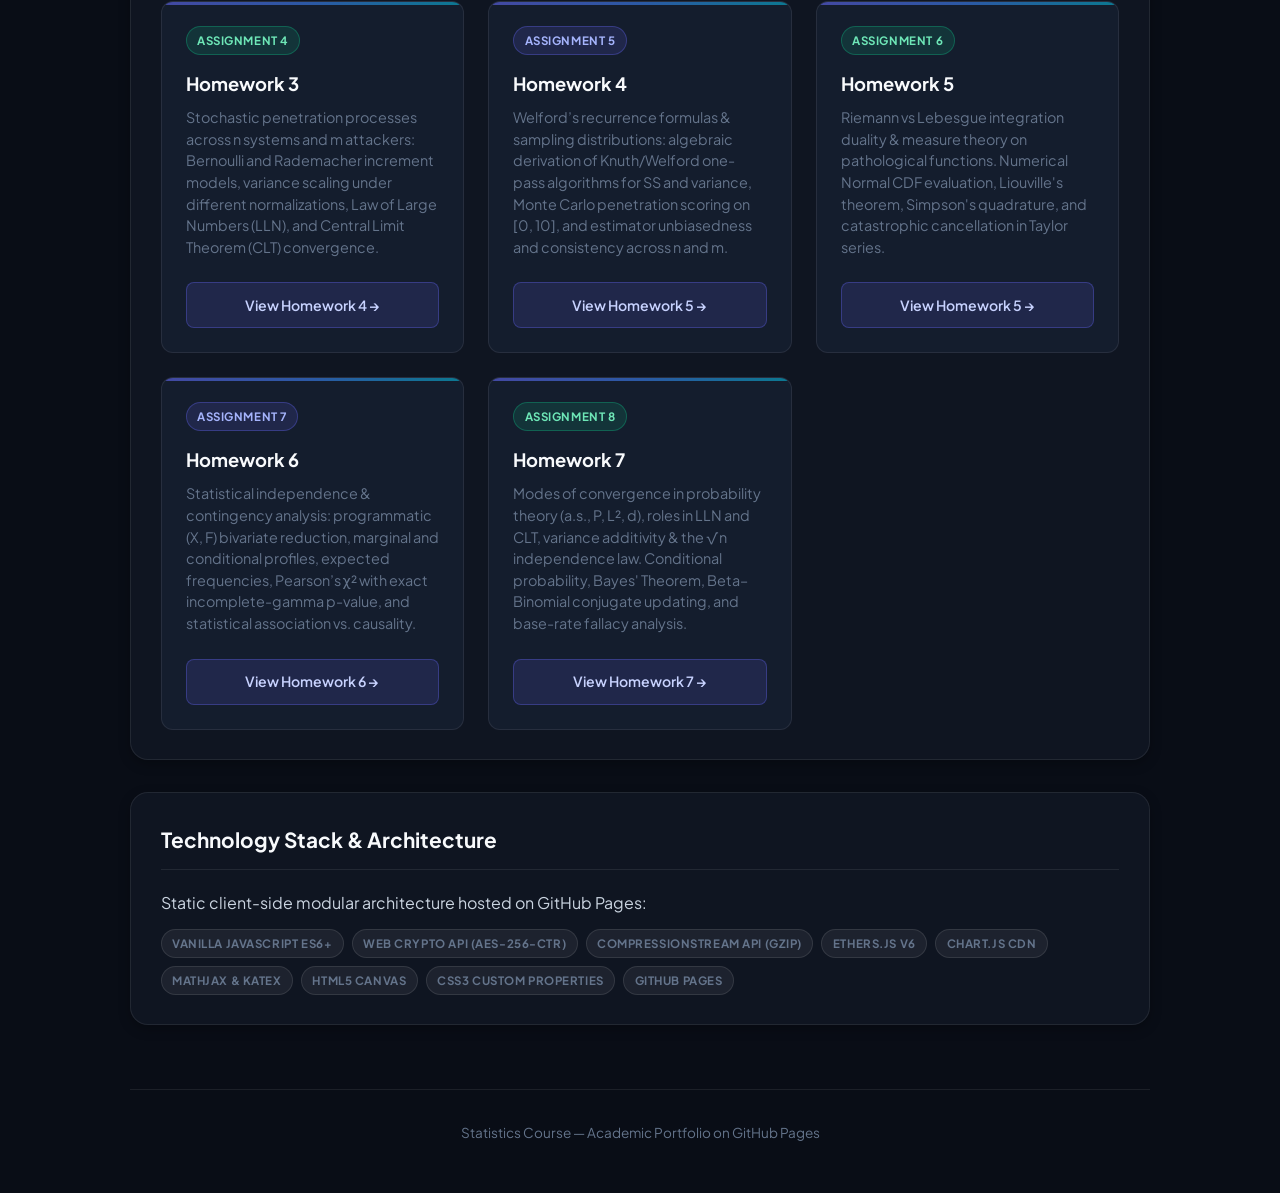
==== commit 971c6ff2: "aggiunta tesi sul sito" ====
--- a/index.html
+++ b/index.html
@@ -4,7 +4,7 @@
   <meta charset="UTF-8">
   <meta name="viewport" content="width=device-width, initial-scale=1.0">
   <title>Statistics Laboratory — Homework Portfolio</title>
-  <link rel="stylesheet" href="style.css?v=3">
+  <link rel="stylesheet" href="style.css?v=4">
 </head>
 <body>
   <div class="container">
@@ -13,6 +13,26 @@
       <h1 style="margin-top: 0.75rem;">Statistics Laboratory Portfolio</h1>
       <p class="subtitle">Interactive hub of empirical simulations, cryptographic pipelines, and statistical analyses developed in JavaScript on GitHub Pages.</p>
     </header>
+
+    <!-- Course Thesis Section -->
+    <section class="card">
+      <h2>Course Thesis</h2>
+      <div class="hw-grid">
+        <article class="hw-card" style="grid-column: 1 / -1;">
+          <div>
+            <div class="hw-card-header">
+              <span class="badge badge-primary">Final Paper — PDF</span>
+            </div>
+            <h3>Online Algorithms and Sequential Hypothesis Testing for Real-Time Network Anomaly Detection</h3>
+            <p>Mathematical and empirical analysis of streaming NIDS algorithms in O(1) memory: IEEE 754 error analysis of Welford’s recurrence and Chan’s parallel variance merge, measure-theoretic concentration bounds (WLLN, Cantelli’s SLLN, CLT, Slutsky), and Wald’s Sequential Probability Ratio Test (Threshold Random Walk) validated with reproducible Python benchmarks.</p>
+          </div>
+          <div class="btn-row" style="margin-top: 0;">
+            <a href="./thesis/thesis-Bagini-2045337.pdf" target="_blank" rel="noopener noreferrer" class="btn-link">View Thesis PDF →</a>
+            <a href="./thesis/thesis-Bagini-2045337.pdf" download class="btn-link secondary">Download PDF ↓</a>
+          </div>
+        </article>
+      </div>
+    </section>
 
     <!-- Extra-Credit Group Project Section -->
     <section class="card">
--- a/style.css
+++ b/style.css
@@ -249,6 +249,19 @@
   transform: translateY(-2px);
 }
 
+.btn-link.secondary {
+  background: rgba(255, 255, 255, 0.05);
+  border-color: var(--border-subtle);
+  color: var(--text-secondary);
+}
+
+.btn-link.secondary:hover {
+  background: rgba(255, 255, 255, 0.12);
+  border-color: rgba(255, 255, 255, 0.22);
+  color: #ffffff;
+  box-shadow: none;
+}
+
 .back-link {
   display: inline-flex;
   align-items: center;
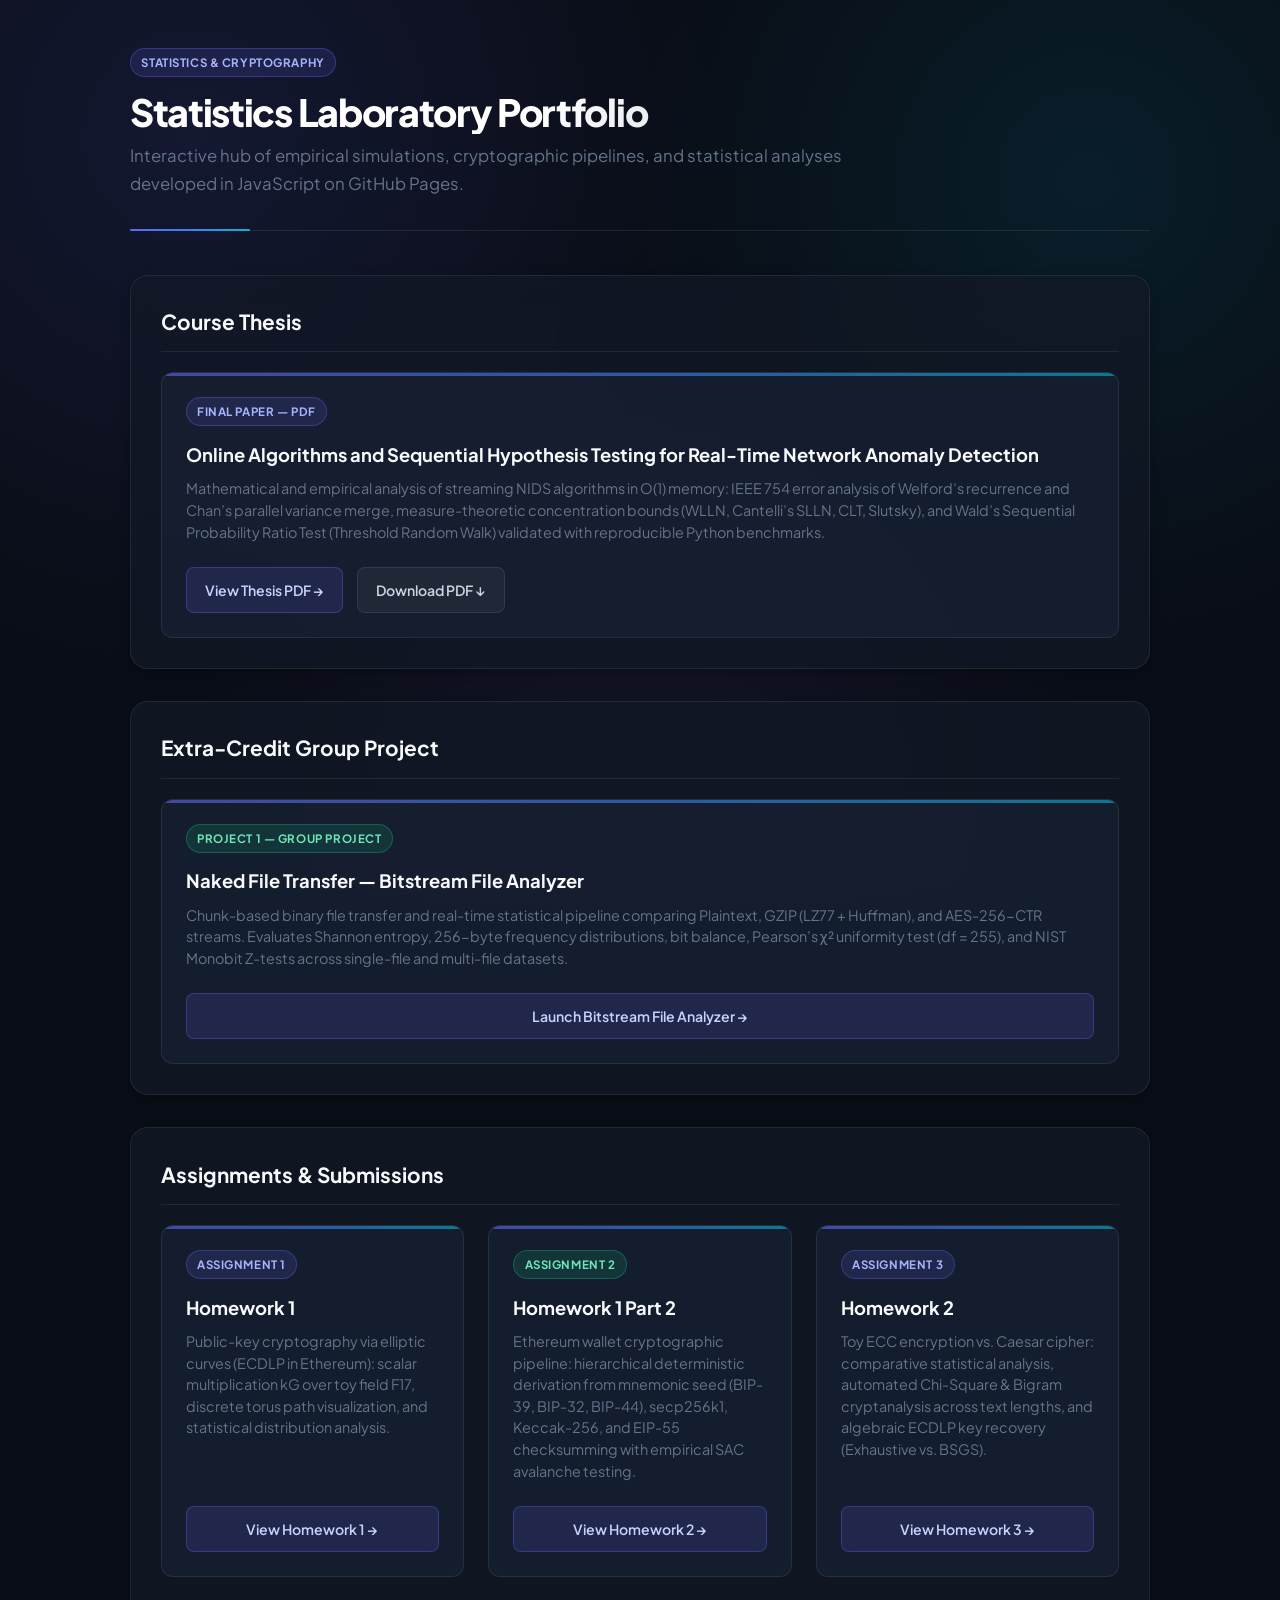
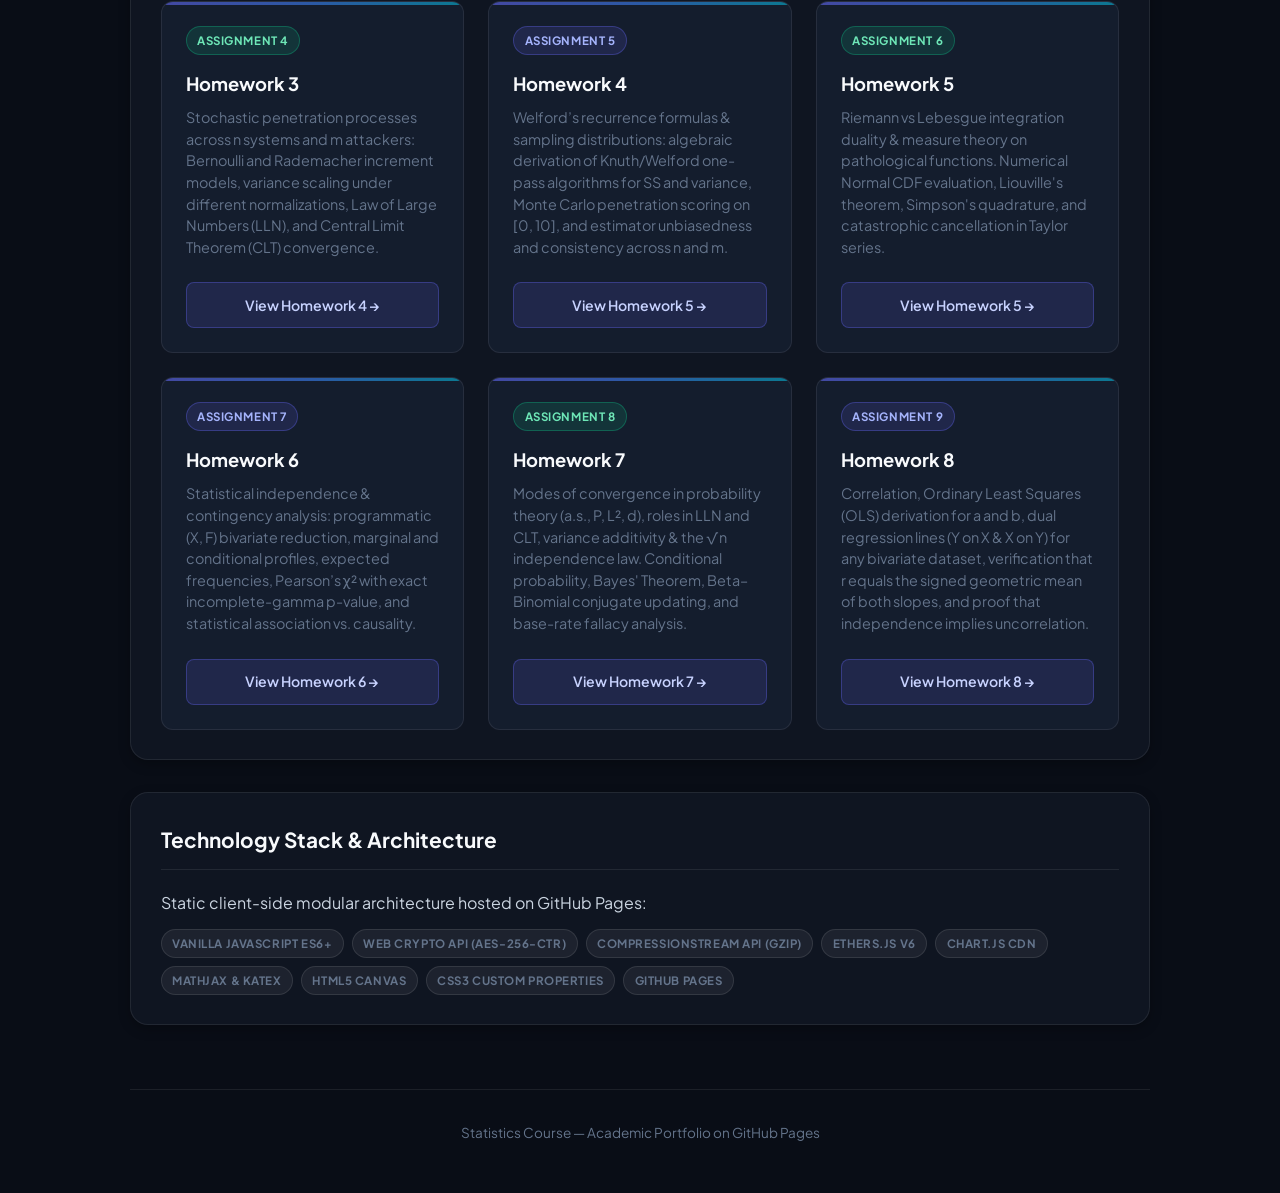
==== commit c159c446: "aggiunta hw 8" ====
--- a/index.html
+++ b/index.html
@@ -152,6 +152,18 @@
           <a href="./hw7/index.html" class="btn-link">View Homework 7 →</a>
         </article>
 
+        <!-- HW8 Card -->
+        <article class="hw-card">
+          <div>
+            <div class="hw-card-header">
+              <span class="badge badge-primary">Assignment 9</span>
+            </div>
+            <h3>Homework 8</h3>
+            <p>Correlation, Ordinary Least Squares (OLS) derivation for a and b, dual regression lines (Y on X &amp; X on Y) for any bivariate dataset, verification that r equals the signed geometric mean of both slopes, and proof that independence implies uncorrelation.</p>
+          </div>
+          <a href="./hw8/index.html" class="btn-link">View Homework 8 →</a>
+        </article>
+
       </div>
     </section>
 
